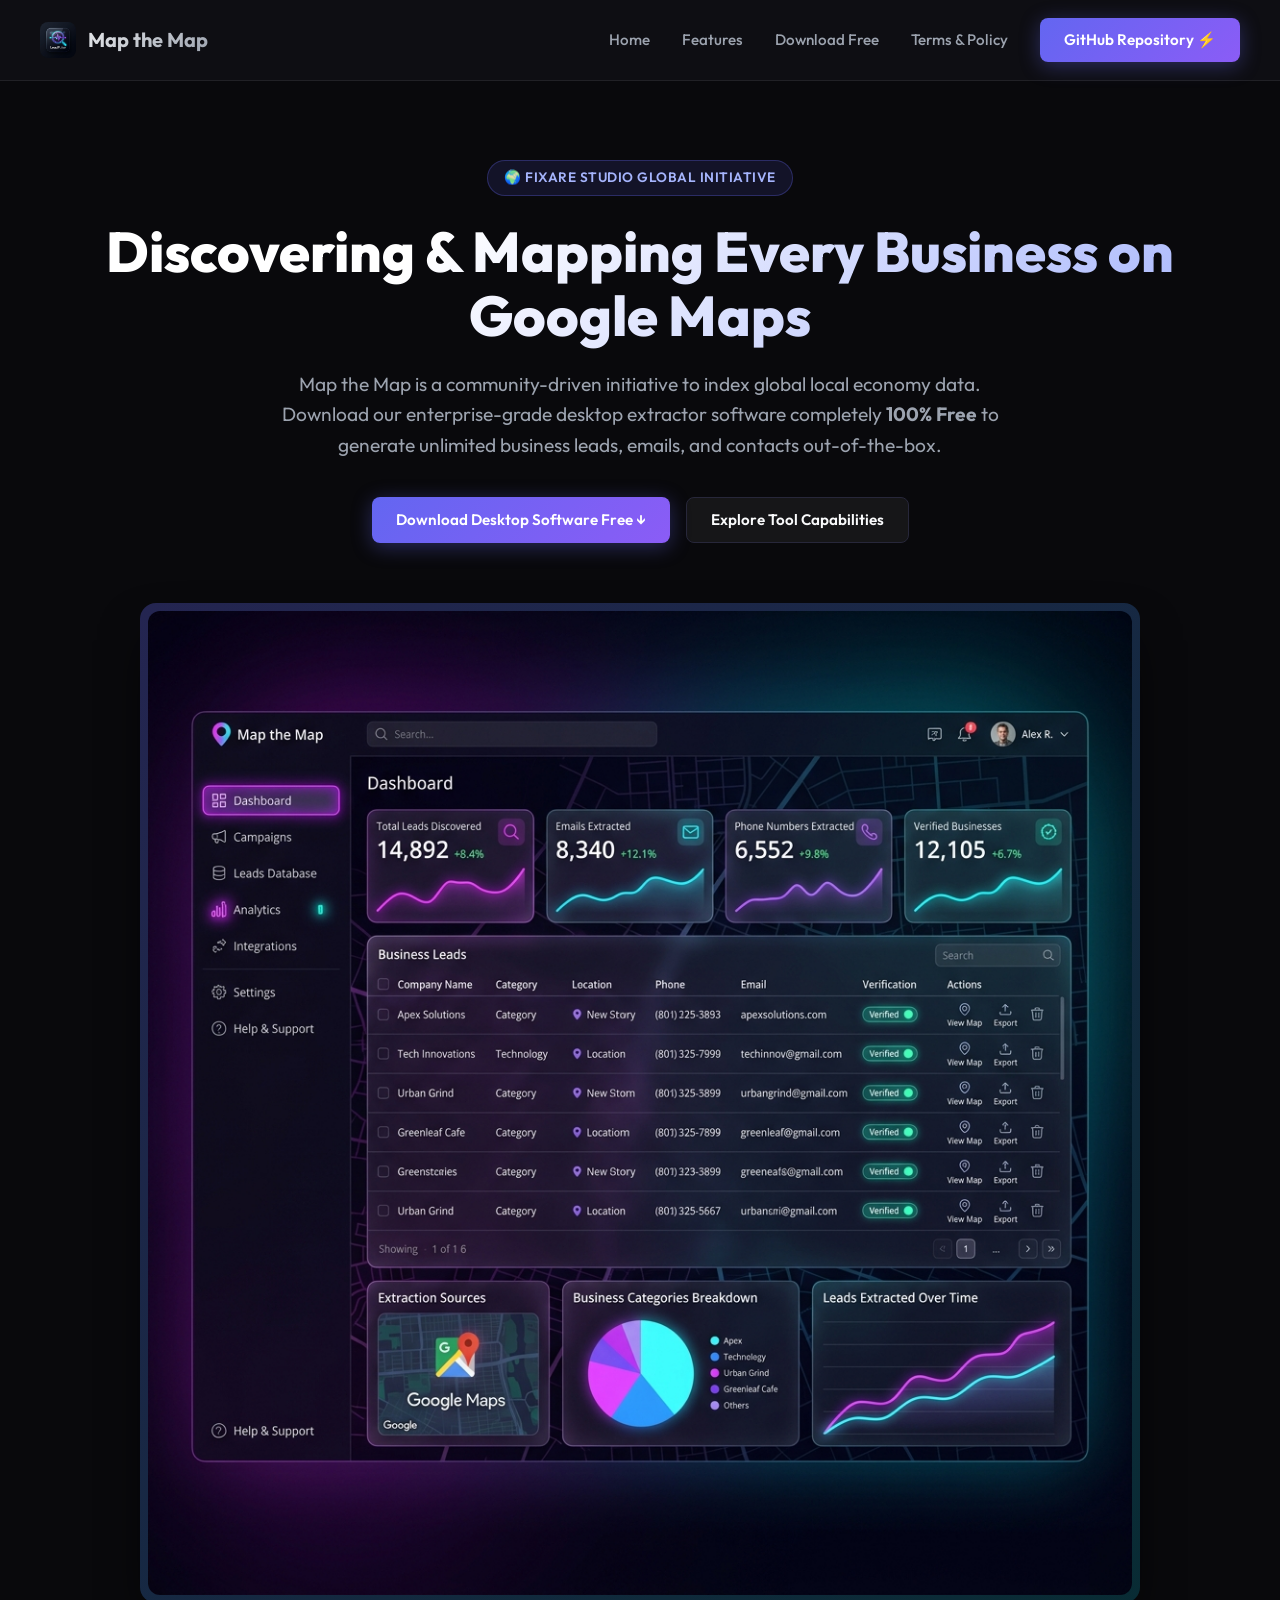
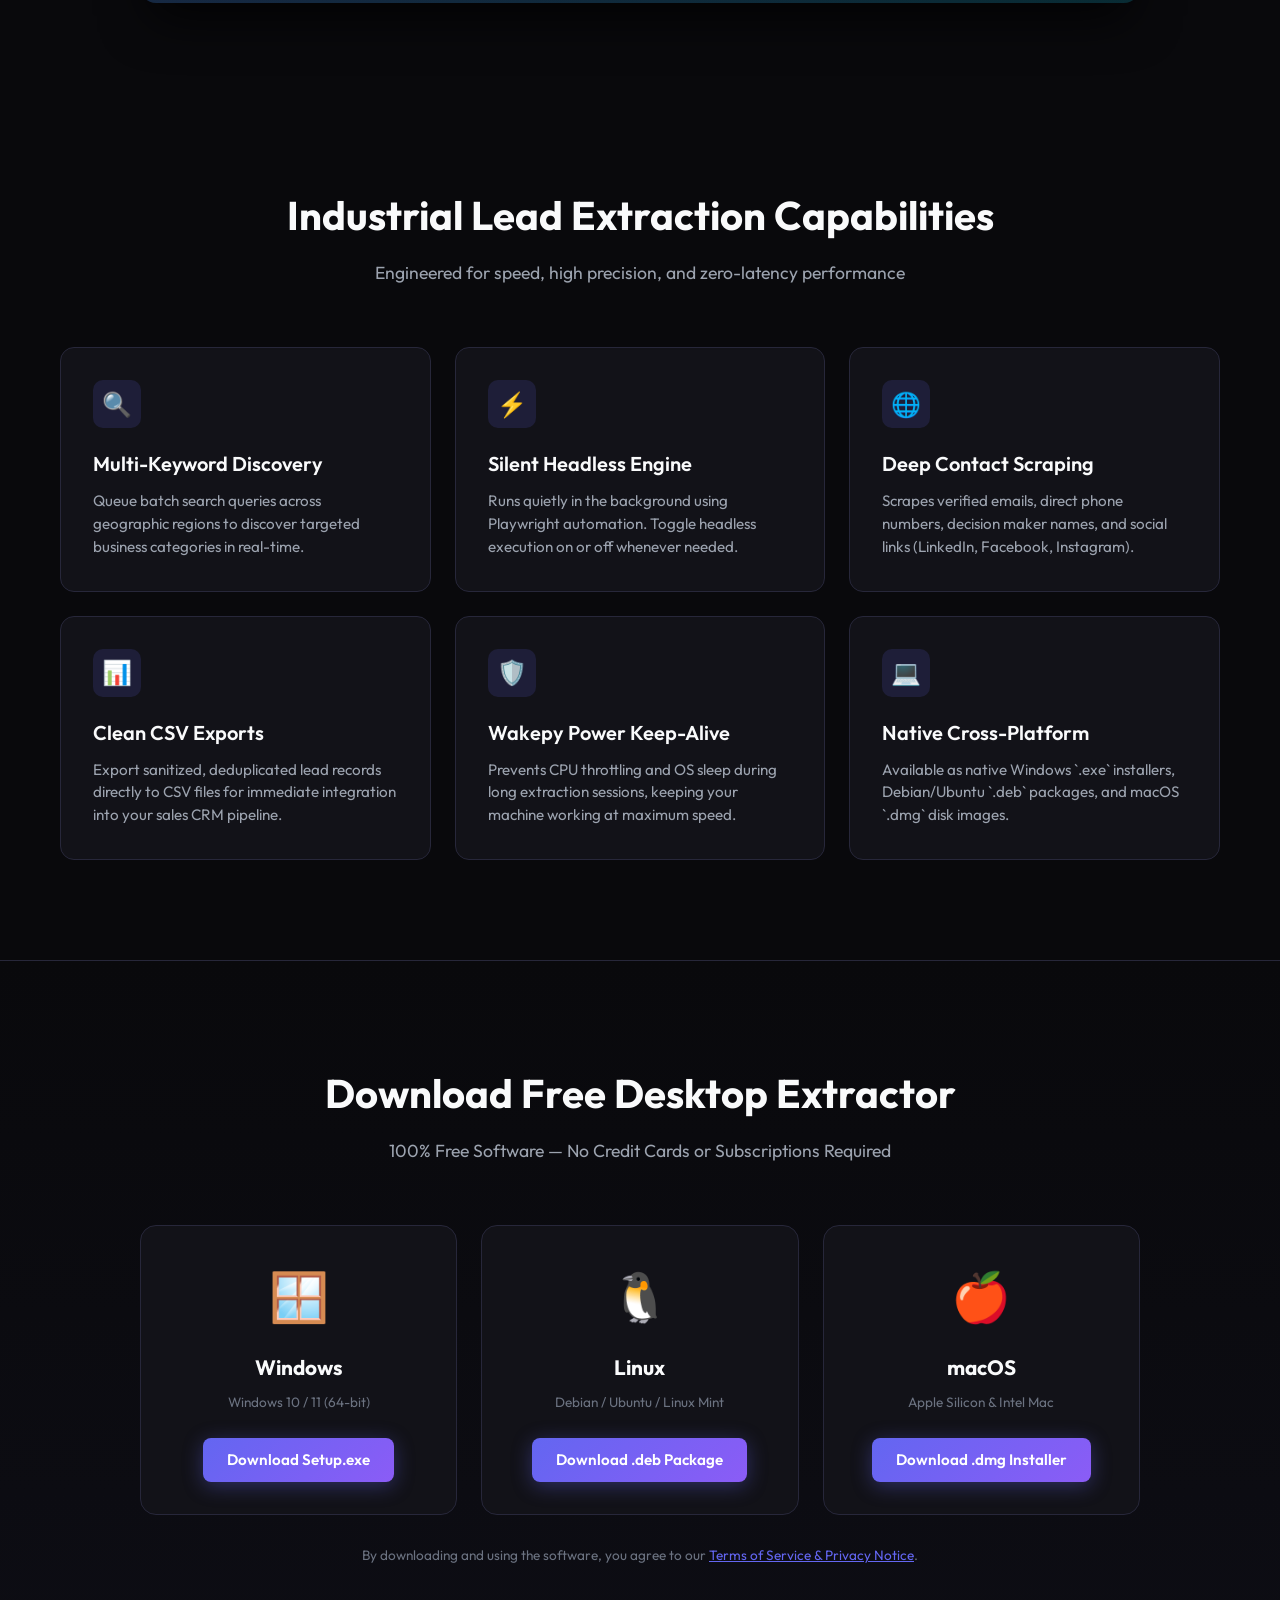
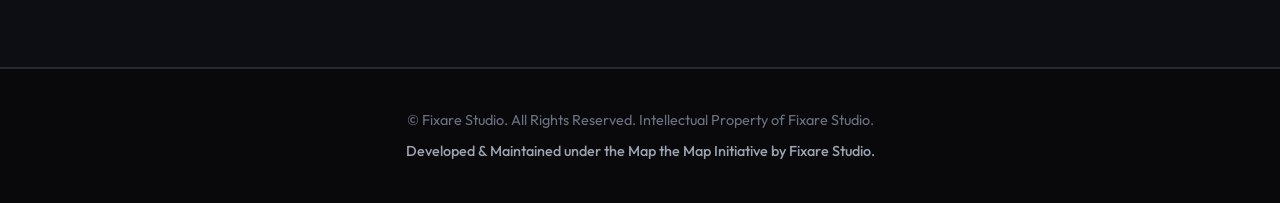
==== docs/index.html @ cb76b42e "docs: add Map the Map product website with free downloads, SEO best practices, and legal policy page" ====
<!DOCTYPE html>
<html lang="en">
<head>
  <meta charset="UTF-8">
  <meta name="viewport" content="width=device-width, initial-scale=1.0">
  
  <!-- Primary Meta Tags -->
  <title>Map the Map | Free Industrial Google Maps Business Discovery Initiative</title>
  <meta name="title" content="Map the Map | Free Industrial Google Maps Business Discovery Initiative">
  <meta name="description" content="Map the Map is a open global initiative to collect and map business intelligence from Google Maps. Download the free LeadPulse desktop software for Windows, Linux, and macOS.">
  <meta name="keywords" content="Google Maps Scraper, Business Discovery, Lead Generation Software, Free Lead Scraper, Fixare Studio, Map the Map">
  <meta name="author" content="Fixare Studio">

  <!-- Open Graph / Facebook -->
  <meta property="og:type" content="website">
  <meta property="og:url" content="https://fixare.studio/map-the-map/">
  <meta property="og:title" content="Map the Map | Free Industrial Google Maps Discovery Suite">
  <meta property="og:description" content="Map the Map initiative by Fixare Studio. Download the powerful desktop software for free to extract business leads, contacts, emails, and ratings seamlessly.">
  <meta property="og:image" content="images/app_mockup.png">

  <!-- Twitter -->
  <meta property="twitter:card" content="summary_large_image">
  <meta property="twitter:title" content="Map the Map | Free Google Maps Business Discovery Suite">
  <meta property="twitter:description" content="Free industrial desktop tool for Google Maps lead generation and business mapping. Built by Fixare Studio.">
  <meta property="twitter:image" content="images/app_mockup.png">

  <!-- Fonts & Stylesheet -->
  <link rel="preconnect" href="https://fonts.googleapis.com">
  <link rel="preconnect" href="https://fonts.gstatic.com" crossorigin>
  <link href="https://fonts.googleapis.com/css2?family=Inter:wght@400;500;600;700&family=Outfit:wght@500;600;700;800&display=swap" rel="stylesheet">
  <link rel="stylesheet" href="styles.css">
  <link rel="icon" type="image/png" href="images/hero_logo.png">
</head>
<body>

  <!-- Navigation -->
  <nav class="navbar">
    <a href="index.html" class="nav-brand">
      <img src="images/hero_logo.png" alt="Map the Map Logo" class="nav-logo">
      <span>Map the Map</span>
    </a>
    <ul class="nav-links">
      <li><a href="index.html" class="nav-link">Home</a></li>
      <li><a href="#features" class="nav-link">Features</a></li>
      <li><a href="#download" class="nav-link">Download Free</a></li>
      <li><a href="terms.html" class="nav-link">Terms & Policy</a></li>
      <li><a href="https://github.com/Sadaqaty/Leads-Plus" target="_blank" rel="noopener" class="btn-primary">GitHub Repository ⚡</a></li>
    </ul>
  </nav>

  <!-- Hero Section -->
  <section class="hero-section">
    <div class="badge-initiative">🌍 Fixare Studio Global Initiative</div>
    <h1 class="hero-title">Discovering & Mapping Every Business on Google Maps</h1>
    <p class="hero-subtitle">
      Map the Map is a community-driven initiative to index global local economy data. Download our enterprise-grade desktop extractor software completely <strong>100% Free</strong> to generate unlimited business leads, emails, and contacts out-of-the-box.
    </p>
    <div class="hero-actions">
      <a href="#download" class="btn-primary">Download Desktop Software Free ↓</a>
      <a href="#features" class="btn-secondary">Explore Tool Capabilities</a>
    </div>

    <div class="hero-mockup-wrapper">
      <img src="images/app_mockup.png" alt="Map the Map Desktop Application Interface" class="hero-mockup-img">
    </div>
  </section>

  <!-- Features Section -->
  <section id="features" class="features-section">
    <div class="section-header">
      <h2 class="section-title">Industrial Lead Extraction Capabilities</h2>
      <p class="section-subtitle">Engineered for speed, high precision, and zero-latency performance</p>
    </div>

    <div class="features-grid">
      <div class="feature-card">
        <div class="feature-icon">🔍</div>
        <h3 class="feature-title">Multi-Keyword Discovery</h3>
        <p class="feature-desc">Queue batch search queries across geographic regions to discover targeted business categories in real-time.</p>
      </div>

      <div class="feature-card">
        <div class="feature-icon">⚡</div>
        <h3 class="feature-title">Silent Headless Engine</h3>
        <p class="feature-desc">Runs quietly in the background using Playwright automation. Toggle headless execution on or off whenever needed.</p>
      </div>

      <div class="feature-card">
        <div class="feature-icon">🌐</div>
        <h3 class="feature-title">Deep Contact Scraping</h3>
        <p class="feature-desc">Scrapes verified emails, direct phone numbers, decision maker names, and social links (LinkedIn, Facebook, Instagram).</p>
      </div>

      <div class="feature-card">
        <div class="feature-icon">📊</div>
        <h3 class="feature-title">Clean CSV Exports</h3>
        <p class="feature-desc">Export sanitized, deduplicated lead records directly to CSV files for immediate integration into your sales CRM pipeline.</p>
      </div>

      <div class="feature-card">
        <div class="feature-icon">🛡️</div>
        <h3 class="feature-title">Wakepy Power Keep-Alive</h3>
        <p class="feature-desc">Prevents CPU throttling and OS sleep during long extraction sessions, keeping your machine working at maximum speed.</p>
      </div>

      <div class="feature-card">
        <div class="feature-icon">💻</div>
        <h3 class="feature-title">Native Cross-Platform</h3>
        <p class="feature-desc">Available as native Windows `.exe` installers, Debian/Ubuntu `.deb` packages, and macOS `.dmg` disk images.</p>
      </div>
    </div>
  </section>

  <!-- Download Section -->
  <section id="download" class="download-section">
    <div class="section-header">
      <h2 class="section-title">Download Free Desktop Extractor</h2>
      <p class="section-subtitle">100% Free Software — No Credit Cards or Subscriptions Required</p>
    </div>

    <div class="download-cards">
      <!-- Windows -->
      <div class="download-card">
        <div class="os-icon">🪟</div>
        <h3 class="os-name">Windows</h3>
        <p class="os-meta">Windows 10 / 11 (64-bit)</p>
        <a href="https://github.com/Sadaqaty/Leads-Plus/releases/download/v1.0.0-latest/LeadPulse-Installer-Setup.exe" class="btn-primary">Download Setup.exe</a>
      </div>

      <!-- Linux -->
      <div class="download-card">
        <div class="os-icon">🐧</div>
        <h3 class="os-name">Linux</h3>
        <p class="os-meta">Debian / Ubuntu / Linux Mint</p>
        <a href="https://github.com/Sadaqaty/Leads-Plus/releases/download/v1.0.0-latest/LeadPulse-Linux-amd64.deb" class="btn-primary">Download .deb Package</a>
      </div>

      <!-- macOS -->
      <div class="download-card">
        <div class="os-icon">🍎</div>
        <h3 class="os-name">macOS</h3>
        <p class="os-meta">Apple Silicon & Intel Mac</p>
        <a href="https://github.com/Sadaqaty/Leads-Plus/releases/download/v1.0.0-latest/LeadPulse-Installer.dmg" class="btn-primary">Download .dmg Installer</a>
      </div>
    </div>

    <div class="terms-note">
      By downloading and using the software, you agree to our <a href="terms.html">Terms of Service & Privacy Notice</a>.
    </div>
  </section>

  <!-- Footer -->
  <footer class="footer">
    <p>&copy; Fixare Studio. All Rights Reserved. Intellectual Property of Fixare Studio.</p>
    <p class="footer-credits">Developed & Maintained under the Map the Map Initiative by Fixare Studio.</p>
  </footer>

</body>
</html>
---- docs/styles.css ----
/* Map the Map - Modern Design System */
:root {
  --bg-dark: #09090c;
  --bg-card: #121218;
  --bg-card-hover: #181822;
  --accent-primary: #6366f1;
  --accent-secondary: #8b5cf6;
  --accent-cyan: #06b6d4;
  --accent-emerald: #10b981;
  --text-main: #f9fafb;
  --text-muted: #9ca3af;
  --text-dark: #6b7280;
  --border-color: #27273a;
  --glass-bg: rgba(18, 18, 24, 0.7);
  --glass-border: rgba(255, 255, 255, 0.08);
}

* {
  box-sizing: border-box;
  margin: 0;
  padding: 0;
}

body {
  font-family: 'Outfit', 'Inter', -apple-system, BlinkMacSystemFont, sans-serif;
  background-color: var(--bg-dark);
  color: var(--text-main);
  line-height: 1.6;
  overflow-x: hidden;
}

a {
  color: inherit;
  text-decoration: none;
}

/* Glassmorphism Navbar */
.navbar {
  position: fixed;
  top: 0;
  left: 0;
  width: 100%;
  z-index: 1000;
  background: var(--glass-bg);
  backdrop-filter: blur(16px);
  border-bottom: 1px solid var(--glass-border);
  padding: 18px 40px;
  display: flex;
  justify-content: space-between;
  align-items: center;
}

.nav-brand {
  display: flex;
  align-items: center;
  gap: 12px;
  font-weight: 700;
  font-size: 1.25rem;
  background: linear-gradient(135deg, #fff 0%, var(--text-muted) 100%);
  -webkit-background-clip: text;
  -webkit-text-fill-color: transparent;
}

.nav-logo {
  width: 36px;
  height: 36px;
  border-radius: 8px;
}

.nav-links {
  display: flex;
  gap: 32px;
  align-items: center;
  list-style: none;
}

.nav-link {
  color: var(--text-muted);
  font-size: 0.95rem;
  font-weight: 500;
  transition: color 0.2s ease;
}

.nav-link:hover {
  color: var(--text-main);
}

.btn-primary {
  background: linear-gradient(135deg, var(--accent-primary) 0%, var(--accent-secondary) 100%);
  color: #fff;
  padding: 10px 24px;
  border-radius: 8px;
  font-weight: 600;
  font-size: 0.95rem;
  transition: all 0.3s ease;
  box-shadow: 0 4px 20px rgba(99, 102, 241, 0.35);
  display: inline-flex;
  align-items: center;
  gap: 8px;
  border: none;
  cursor: pointer;
}

.btn-primary:hover {
  transform: translateY(-2px);
  box-shadow: 0 8px 30px rgba(99, 102, 241, 0.5);
}

.btn-secondary {
  background: rgba(255, 255, 255, 0.05);
  border: 1px solid var(--border-color);
  color: var(--text-main);
  padding: 10px 24px;
  border-radius: 8px;
  font-weight: 600;
  font-size: 0.95rem;
  transition: all 0.3s ease;
}

.btn-secondary:hover {
  background: rgba(255, 255, 255, 0.1);
  border-color: var(--accent-primary);
}

/* Hero Section */
.hero-section {
  padding: 160px 20px 80px;
  max-width: 1200px;
  margin: 0 auto;
  text-align: center;
}

.badge-initiative {
  display: inline-flex;
  align-items: center;
  gap: 8px;
  background: rgba(99, 102, 241, 0.12);
  border: 1px solid rgba(99, 102, 241, 0.3);
  color: #a5b4fc;
  padding: 6px 16px;
  border-radius: 30px;
  font-size: 0.85rem;
  font-weight: 600;
  margin-bottom: 24px;
  text-transform: uppercase;
  letter-spacing: 0.5px;
}

.hero-title {
  font-size: 3.5rem;
  font-weight: 800;
  line-height: 1.15;
  margin-bottom: 20px;
  background: linear-gradient(135deg, #ffffff 30%, #a5b4fc 100%);
  -webkit-background-clip: text;
  -webkit-text-fill-color: transparent;
}

.hero-subtitle {
  font-size: 1.2rem;
  color: var(--text-muted);
  max-width: 760px;
  margin: 0 auto 36px;
  font-weight: 400;
}

.hero-actions {
  display: flex;
  justify-content: center;
  gap: 16px;
  margin-bottom: 60px;
}

.hero-mockup-wrapper {
  position: relative;
  max-width: 1000px;
  margin: 0 auto;
  border-radius: 16px;
  padding: 8px;
  background: linear-gradient(135deg, rgba(99, 102, 241, 0.3), rgba(6, 182, 212, 0.2));
  box-shadow: 0 25px 50px -12px rgba(0, 0, 0, 0.8);
}

.hero-mockup-img {
  width: 100%;
  border-radius: 12px;
  display: block;
}

/* Features Grid */
.features-section {
  padding: 100px 20px;
  max-width: 1200px;
  margin: 0 auto;
}

.section-header {
  text-align: center;
  margin-bottom: 60px;
}

.section-title {
  font-size: 2.5rem;
  font-weight: 700;
  margin-bottom: 12px;
}

.section-subtitle {
  color: var(--text-muted);
  font-size: 1.1rem;
}

.features-grid {
  display: grid;
  grid-template-columns: repeat(auto-fit, minmax(320px, 1fr));
  gap: 24px;
}

.feature-card {
  background: var(--bg-card);
  border: 1px solid var(--border-color);
  border-radius: 14px;
  padding: 32px;
  transition: all 0.3s ease;
}

.feature-card:hover {
  background: var(--bg-card-hover);
  transform: translateY(-4px);
  border-color: var(--accent-primary);
}

.feature-icon {
  width: 48px;
  height: 48px;
  border-radius: 10px;
  background: rgba(99, 102, 241, 0.15);
  display: flex;
  align-items: center;
  justify-content: center;
  font-size: 1.5rem;
  margin-bottom: 20px;
}

.feature-title {
  font-size: 1.25rem;
  font-weight: 600;
  margin-bottom: 10px;
}

.feature-desc {
  color: var(--text-muted);
  font-size: 0.95rem;
  line-height: 1.5;
}

/* Download Section */
.download-section {
  padding: 100px 20px;
  background: linear-gradient(180deg, var(--bg-dark) 0%, #0d0d14 100%);
  border-top: 1px solid var(--border-color);
  border-bottom: 1px solid var(--border-color);
}

.download-cards {
  display: grid;
  grid-template-columns: repeat(auto-fit, minmax(280px, 1fr));
  gap: 24px;
  max-width: 1000px;
  margin: 40px auto 0;
}

.download-card {
  background: var(--bg-card);
  border: 1px solid var(--border-color);
  border-radius: 16px;
  padding: 32px 24px;
  text-align: center;
  transition: all 0.3s ease;
}

.download-card:hover {
  border-color: var(--accent-cyan);
  transform: translateY(-4px);
}

.os-icon {
  font-size: 3rem;
  margin-bottom: 16px;
}

.os-name {
  font-size: 1.3rem;
  font-weight: 700;
  margin-bottom: 8px;
}

.os-meta {
  color: var(--text-dark);
  font-size: 0.85rem;
  margin-bottom: 24px;
}

.terms-note {
  margin-top: 30px;
  text-align: center;
  font-size: 0.85rem;
  color: var(--text-dark);
}

.terms-note a {
  color: var(--accent-primary);
  text-decoration: underline;
}

/* Legal Content Container */
.legal-container {
  max-width: 800px;
  margin: 140px auto 80px;
  padding: 0 20px;
}

.legal-title {
  font-size: 2.5rem;
  font-weight: 800;
  margin-bottom: 10px;
}

.legal-subtitle {
  color: var(--text-dark);
  margin-bottom: 40px;
  font-size: 0.9rem;
}

.legal-content h2 {
  font-size: 1.5rem;
  margin: 30px 0 12px;
  color: var(--accent-cyan);
}

.legal-content p {
  color: var(--text-muted);
  margin-bottom: 16px;
}

/* Footer */
.footer {
  padding: 40px 20px;
  text-align: center;
  border-top: 1px solid var(--border-color);
  color: var(--text-dark);
  font-size: 0.9rem;
}

.footer-credits {
  margin-top: 8px;
  font-weight: 500;
  color: var(--text-muted);
}
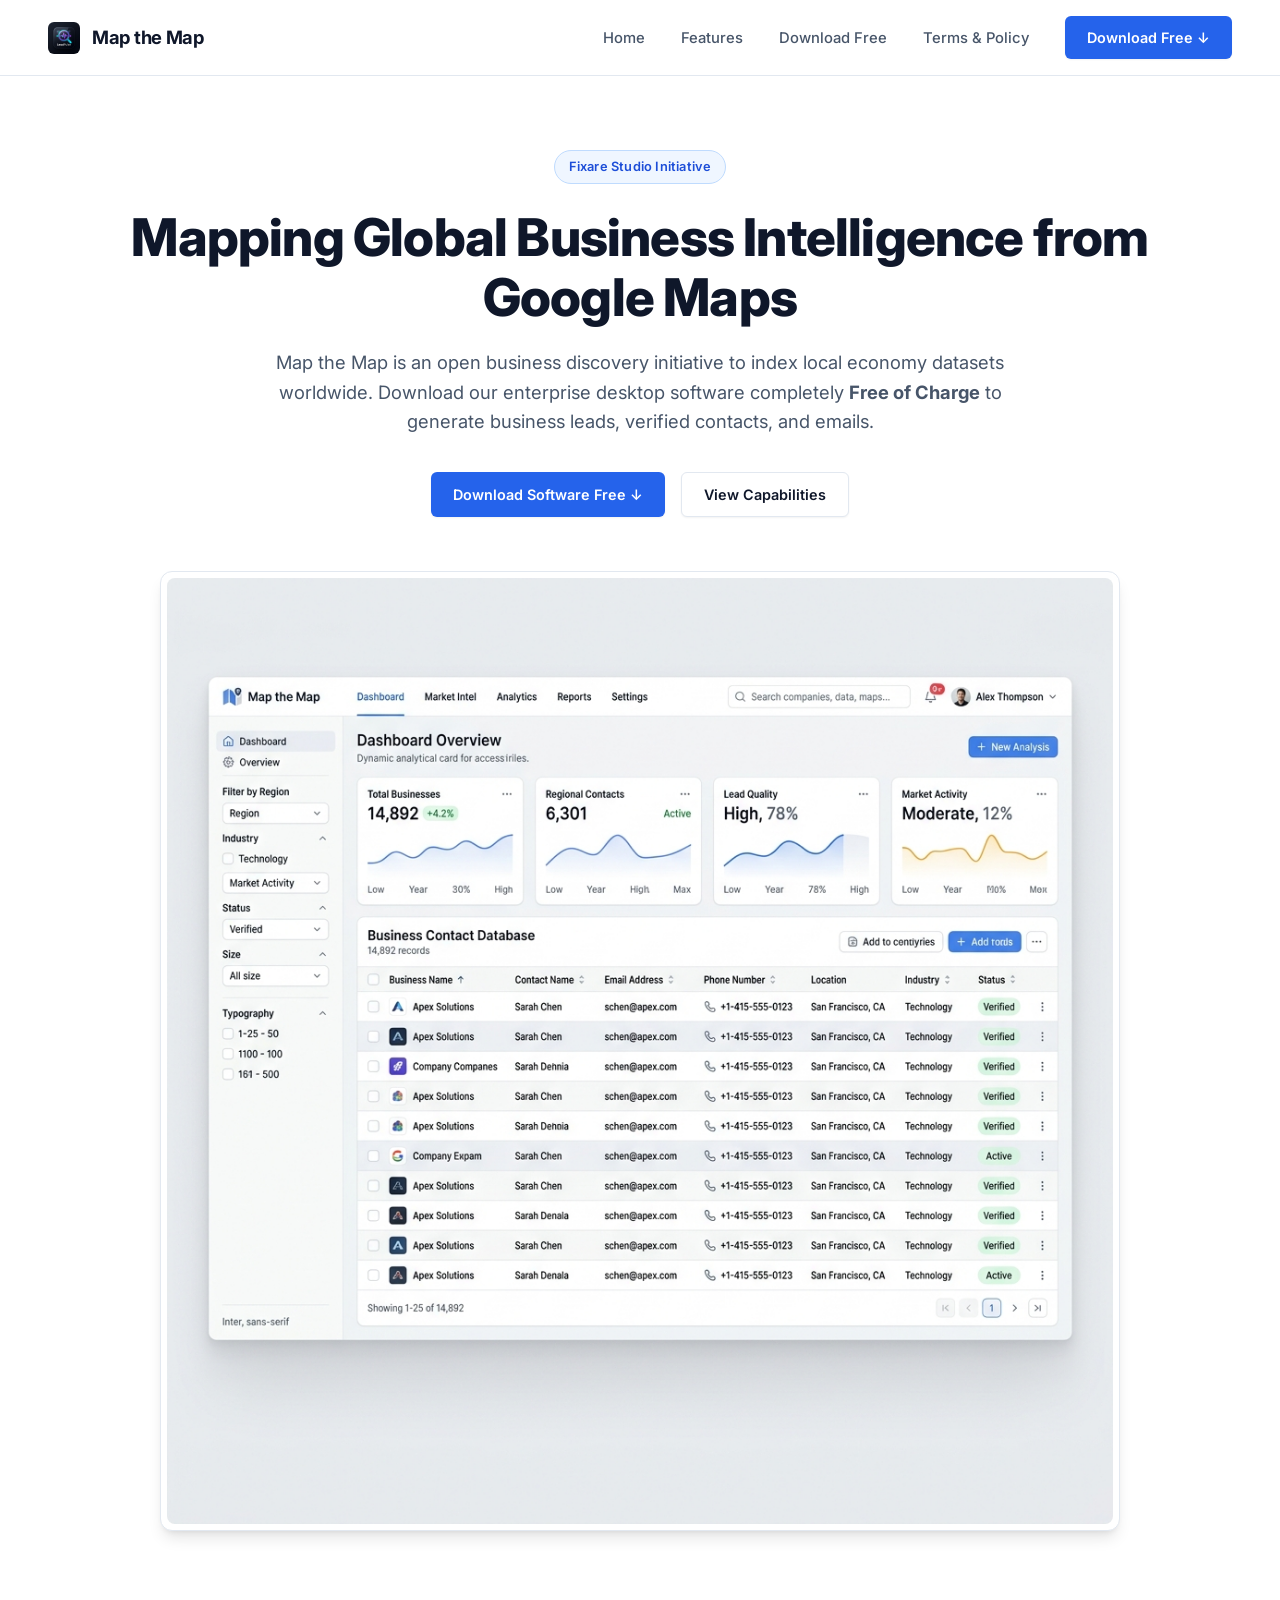
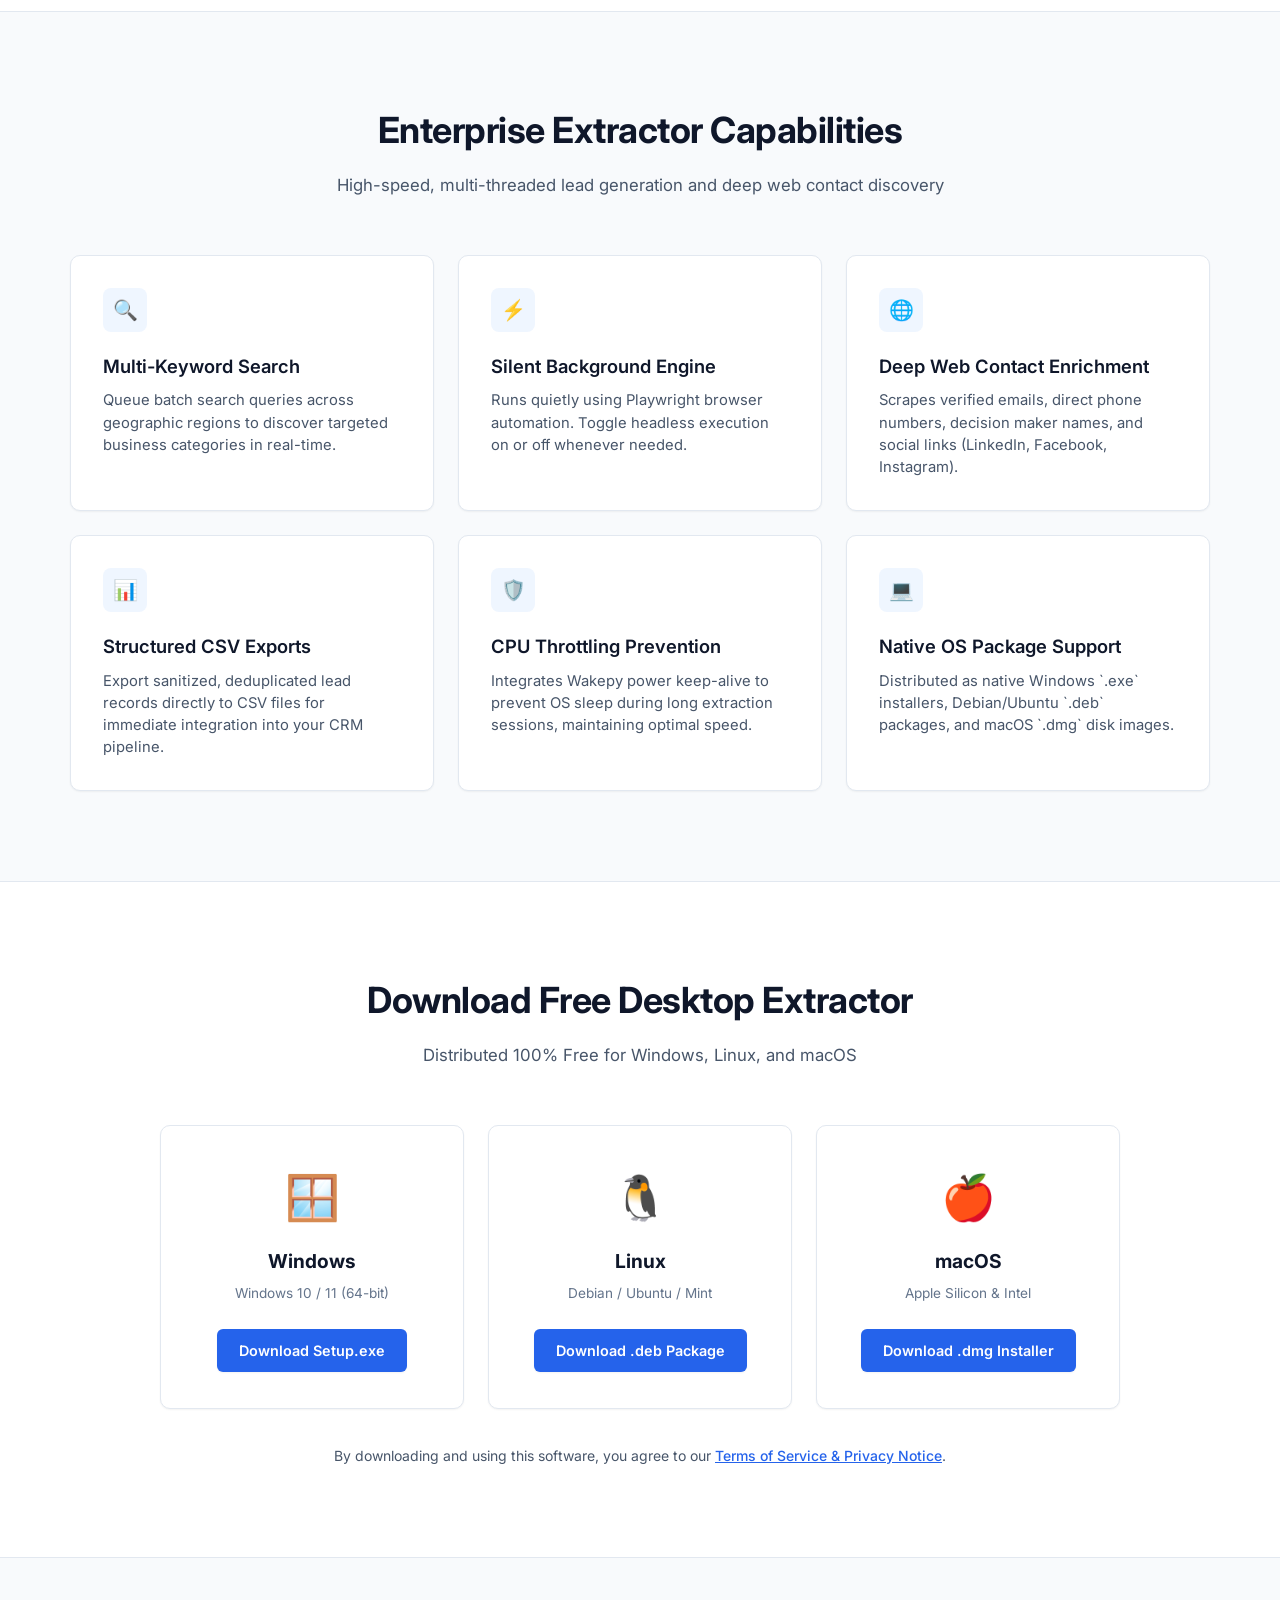
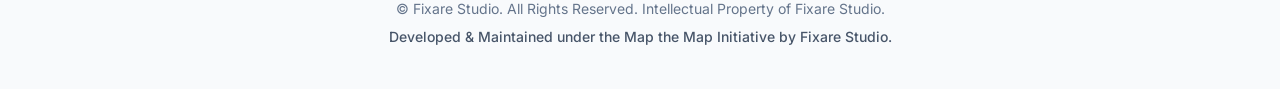
==== commit 860fcb82: "style(docs): update website to clean white paper corporate theme and set domain to leads-plus.fixare" ====
--- a/docs/index.html
+++ b/docs/index.html
@@ -5,29 +5,29 @@
   <meta name="viewport" content="width=device-width, initial-scale=1.0">
   
   <!-- Primary Meta Tags -->
-  <title>Map the Map | Free Industrial Google Maps Business Discovery Initiative</title>
-  <meta name="title" content="Map the Map | Free Industrial Google Maps Business Discovery Initiative">
-  <meta name="description" content="Map the Map is a open global initiative to collect and map business intelligence from Google Maps. Download the free LeadPulse desktop software for Windows, Linux, and macOS.">
+  <title>Map the Map | Enterprise Google Maps Lead Generation Suite</title>
+  <meta name="title" content="Map the Map | Enterprise Google Maps Lead Generation Suite">
+  <meta name="description" content="Map the Map is a global business discovery initiative by Fixare Studio. Download the free enterprise-grade LeadPulse desktop software for Windows, Linux, and macOS.">
   <meta name="keywords" content="Google Maps Scraper, Business Discovery, Lead Generation Software, Free Lead Scraper, Fixare Studio, Map the Map">
   <meta name="author" content="Fixare Studio">
 
   <!-- Open Graph / Facebook -->
   <meta property="og:type" content="website">
-  <meta property="og:url" content="https://fixare.studio/map-the-map/">
-  <meta property="og:title" content="Map the Map | Free Industrial Google Maps Discovery Suite">
+  <meta property="og:url" content="https://leads-plus.fixare.studio/">
+  <meta property="og:title" content="Map the Map | Enterprise Google Maps Discovery Suite">
   <meta property="og:description" content="Map the Map initiative by Fixare Studio. Download the powerful desktop software for free to extract business leads, contacts, emails, and ratings seamlessly.">
   <meta property="og:image" content="images/app_mockup.png">
 
   <!-- Twitter -->
   <meta property="twitter:card" content="summary_large_image">
-  <meta property="twitter:title" content="Map the Map | Free Google Maps Business Discovery Suite">
+  <meta property="twitter:title" content="Map the Map | Enterprise Business Discovery Suite">
   <meta property="twitter:description" content="Free industrial desktop tool for Google Maps lead generation and business mapping. Built by Fixare Studio.">
   <meta property="twitter:image" content="images/app_mockup.png">
 
   <!-- Fonts & Stylesheet -->
   <link rel="preconnect" href="https://fonts.googleapis.com">
   <link rel="preconnect" href="https://fonts.gstatic.com" crossorigin>
-  <link href="https://fonts.googleapis.com/css2?family=Inter:wght@400;500;600;700&family=Outfit:wght@500;600;700;800&display=swap" rel="stylesheet">
+  <link href="https://fonts.googleapis.com/css2?family=Inter:wght@400;500;600;700;800&display=swap" rel="stylesheet">
   <link rel="stylesheet" href="styles.css">
   <link rel="icon" type="image/png" href="images/hero_logo.png">
 </head>
@@ -44,69 +44,71 @@
       <li><a href="#features" class="nav-link">Features</a></li>
       <li><a href="#download" class="nav-link">Download Free</a></li>
       <li><a href="terms.html" class="nav-link">Terms & Policy</a></li>
-      <li><a href="https://github.com/Sadaqaty/Leads-Plus" target="_blank" rel="noopener" class="btn-primary">GitHub Repository ⚡</a></li>
+      <li><a href="#download" class="btn-primary">Download Free ↓</a></li>
     </ul>
   </nav>
 
   <!-- Hero Section -->
   <section class="hero-section">
-    <div class="badge-initiative">🌍 Fixare Studio Global Initiative</div>
-    <h1 class="hero-title">Discovering & Mapping Every Business on Google Maps</h1>
+    <div class="badge-initiative">Fixare Studio Initiative</div>
+    <h1 class="hero-title">Mapping Global Business Intelligence from Google Maps</h1>
     <p class="hero-subtitle">
-      Map the Map is a community-driven initiative to index global local economy data. Download our enterprise-grade desktop extractor software completely <strong>100% Free</strong> to generate unlimited business leads, emails, and contacts out-of-the-box.
+      Map the Map is an open business discovery initiative to index local economy datasets worldwide. Download our enterprise desktop software completely <strong>Free of Charge</strong> to generate business leads, verified contacts, and emails.
     </p>
     <div class="hero-actions">
-      <a href="#download" class="btn-primary">Download Desktop Software Free ↓</a>
-      <a href="#features" class="btn-secondary">Explore Tool Capabilities</a>
+      <a href="#download" class="btn-primary">Download Software Free ↓</a>
+      <a href="#features" class="btn-secondary">View Capabilities</a>
     </div>
 
     <div class="hero-mockup-wrapper">
-      <img src="images/app_mockup.png" alt="Map the Map Desktop Application Interface" class="hero-mockup-img">
+      <img src="images/app_mockup.png" alt="Map the Map Enterprise Software Interface" class="hero-mockup-img">
     </div>
   </section>
 
   <!-- Features Section -->
   <section id="features" class="features-section">
-    <div class="section-header">
-      <h2 class="section-title">Industrial Lead Extraction Capabilities</h2>
-      <p class="section-subtitle">Engineered for speed, high precision, and zero-latency performance</p>
-    </div>
-
-    <div class="features-grid">
-      <div class="feature-card">
-        <div class="feature-icon">🔍</div>
-        <h3 class="feature-title">Multi-Keyword Discovery</h3>
-        <p class="feature-desc">Queue batch search queries across geographic regions to discover targeted business categories in real-time.</p>
+    <div class="features-container">
+      <div class="section-header">
+        <h2 class="section-title">Enterprise Extractor Capabilities</h2>
+        <p class="section-subtitle">High-speed, multi-threaded lead generation and deep web contact discovery</p>
       </div>
 
-      <div class="feature-card">
-        <div class="feature-icon">⚡</div>
-        <h3 class="feature-title">Silent Headless Engine</h3>
-        <p class="feature-desc">Runs quietly in the background using Playwright automation. Toggle headless execution on or off whenever needed.</p>
-      </div>
+      <div class="features-grid">
+        <div class="feature-card">
+          <div class="feature-icon">🔍</div>
+          <h3 class="feature-title">Multi-Keyword Search</h3>
+          <p class="feature-desc">Queue batch search queries across geographic regions to discover targeted business categories in real-time.</p>
+        </div>
 
-      <div class="feature-card">
-        <div class="feature-icon">🌐</div>
-        <h3 class="feature-title">Deep Contact Scraping</h3>
-        <p class="feature-desc">Scrapes verified emails, direct phone numbers, decision maker names, and social links (LinkedIn, Facebook, Instagram).</p>
-      </div>
+        <div class="feature-card">
+          <div class="feature-icon">⚡</div>
+          <h3 class="feature-title">Silent Background Engine</h3>
+          <p class="feature-desc">Runs quietly using Playwright browser automation. Toggle headless execution on or off whenever needed.</p>
+        </div>
 
-      <div class="feature-card">
-        <div class="feature-icon">📊</div>
-        <h3 class="feature-title">Clean CSV Exports</h3>
-        <p class="feature-desc">Export sanitized, deduplicated lead records directly to CSV files for immediate integration into your sales CRM pipeline.</p>
-      </div>
+        <div class="feature-card">
+          <div class="feature-icon">🌐</div>
+          <h3 class="feature-title">Deep Web Contact Enrichment</h3>
+          <p class="feature-desc">Scrapes verified emails, direct phone numbers, decision maker names, and social links (LinkedIn, Facebook, Instagram).</p>
+        </div>
 
-      <div class="feature-card">
-        <div class="feature-icon">🛡️</div>
-        <h3 class="feature-title">Wakepy Power Keep-Alive</h3>
-        <p class="feature-desc">Prevents CPU throttling and OS sleep during long extraction sessions, keeping your machine working at maximum speed.</p>
-      </div>
+        <div class="feature-card">
+          <div class="feature-icon">📊</div>
+          <h3 class="feature-title">Structured CSV Exports</h3>
+          <p class="feature-desc">Export sanitized, deduplicated lead records directly to CSV files for immediate integration into your CRM pipeline.</p>
+        </div>
 
-      <div class="feature-card">
-        <div class="feature-icon">💻</div>
-        <h3 class="feature-title">Native Cross-Platform</h3>
-        <p class="feature-desc">Available as native Windows `.exe` installers, Debian/Ubuntu `.deb` packages, and macOS `.dmg` disk images.</p>
+        <div class="feature-card">
+          <div class="feature-icon">🛡️</div>
+          <h3 class="feature-title">CPU Throttling Prevention</h3>
+          <p class="feature-desc">Integrates Wakepy power keep-alive to prevent OS sleep during long extraction sessions, maintaining optimal speed.</p>
+        </div>
+
+        <div class="feature-card">
+          <div class="feature-icon">💻</div>
+          <h3 class="feature-title">Native OS Package Support</h3>
+          <p class="feature-desc">Distributed as native Windows `.exe` installers, Debian/Ubuntu `.deb` packages, and macOS `.dmg` disk images.</p>
+        </div>
       </div>
     </div>
   </section>
@@ -115,7 +117,7 @@
   <section id="download" class="download-section">
     <div class="section-header">
       <h2 class="section-title">Download Free Desktop Extractor</h2>
-      <p class="section-subtitle">100% Free Software — No Credit Cards or Subscriptions Required</p>
+      <p class="section-subtitle">Distributed 100% Free for Windows, Linux, and macOS</p>
     </div>
 
     <div class="download-cards">
@@ -131,7 +133,7 @@
       <div class="download-card">
         <div class="os-icon">🐧</div>
         <h3 class="os-name">Linux</h3>
-        <p class="os-meta">Debian / Ubuntu / Linux Mint</p>
+        <p class="os-meta">Debian / Ubuntu / Mint</p>
         <a href="https://github.com/Sadaqaty/Leads-Plus/releases/download/v1.0.0-latest/LeadPulse-Linux-amd64.deb" class="btn-primary">Download .deb Package</a>
       </div>
 
@@ -139,13 +141,13 @@
       <div class="download-card">
         <div class="os-icon">🍎</div>
         <h3 class="os-name">macOS</h3>
-        <p class="os-meta">Apple Silicon & Intel Mac</p>
+        <p class="os-meta">Apple Silicon & Intel</p>
         <a href="https://github.com/Sadaqaty/Leads-Plus/releases/download/v1.0.0-latest/LeadPulse-Installer.dmg" class="btn-primary">Download .dmg Installer</a>
       </div>
     </div>
 
     <div class="terms-note">
-      By downloading and using the software, you agree to our <a href="terms.html">Terms of Service & Privacy Notice</a>.
+      By downloading and using this software, you agree to our <a href="terms.html">Terms of Service & Privacy Notice</a>.
     </div>
   </section>
 
--- a/docs/styles.css
+++ b/docs/styles.css
@@ -1,18 +1,19 @@
-/* Map the Map - Modern Design System */
+/* Map the Map - Corporate Clean White Paper Design System */
 :root {
-  --bg-dark: #09090c;
-  --bg-card: #121218;
-  --bg-card-hover: #181822;
-  --accent-primary: #6366f1;
-  --accent-secondary: #8b5cf6;
-  --accent-cyan: #06b6d4;
-  --accent-emerald: #10b981;
-  --text-main: #f9fafb;
-  --text-muted: #9ca3af;
-  --text-dark: #6b7280;
-  --border-color: #27273a;
-  --glass-bg: rgba(18, 18, 24, 0.7);
-  --glass-border: rgba(255, 255, 255, 0.08);
+  --bg-page: #ffffff;
+  --bg-section: #f8fafc;
+  --bg-card: #ffffff;
+  --bg-card-hover: #f1f5f9;
+  --primary: #0f172a;
+  --primary-accent: #2563eb;
+  --primary-hover: #1d4ed8;
+  --text-main: #0f172a;
+  --text-muted: #475569;
+  --text-light: #64748b;
+  --border-color: #e2e8f0;
+  --shadow-sm: 0 1px 2px 0 rgb(0 0 0 / 0.05);
+  --shadow-md: 0 4px 6px -1px rgb(0 0 0 / 0.1), 0 2px 4px -2px rgb(0 0 0 / 0.1);
+  --shadow-lg: 0 10px 15px -3px rgb(0 0 0 / 0.1), 0 4px 6px -4px rgb(0 0 0 / 0.1);
 }
 
 * {
@@ -22,11 +23,12 @@
 }
 
 body {
-  font-family: 'Outfit', 'Inter', -apple-system, BlinkMacSystemFont, sans-serif;
-  background-color: var(--bg-dark);
+  font-family: 'Inter', -apple-system, BlinkMacSystemFont, "Segoe UI", Roboto, sans-serif;
+  background-color: var(--bg-page);
   color: var(--text-main);
   line-height: 1.6;
   overflow-x: hidden;
+  -webkit-font-smoothing: antialiased;
 }
 
 a {
@@ -34,17 +36,17 @@
   text-decoration: none;
 }
 
-/* Glassmorphism Navbar */
+/* Minimal Corporate Navbar */
 .navbar {
   position: fixed;
   top: 0;
   left: 0;
   width: 100%;
   z-index: 1000;
-  background: var(--glass-bg);
-  backdrop-filter: blur(16px);
-  border-bottom: 1px solid var(--glass-border);
-  padding: 18px 40px;
+  background: rgba(255, 255, 255, 0.95);
+  backdrop-filter: blur(8px);
+  border-bottom: 1px solid var(--border-color);
+  padding: 16px 48px;
   display: flex;
   justify-content: space-between;
   align-items: center;
@@ -55,77 +57,77 @@
   align-items: center;
   gap: 12px;
   font-weight: 700;
-  font-size: 1.25rem;
-  background: linear-gradient(135deg, #fff 0%, var(--text-muted) 100%);
-  -webkit-background-clip: text;
-  -webkit-text-fill-color: transparent;
+  font-size: 1.15rem;
+  color: var(--primary);
+  letter-spacing: -0.3px;
 }
 
 .nav-logo {
-  width: 36px;
-  height: 36px;
-  border-radius: 8px;
+  width: 32px;
+  height: 32px;
+  border-radius: 6px;
 }
 
 .nav-links {
   display: flex;
-  gap: 32px;
+  gap: 36px;
   align-items: center;
   list-style: none;
 }
 
 .nav-link {
   color: var(--text-muted);
-  font-size: 0.95rem;
+  font-size: 0.925rem;
   font-weight: 500;
   transition: color 0.2s ease;
 }
 
 .nav-link:hover {
-  color: var(--text-main);
+  color: var(--primary-accent);
 }
 
 .btn-primary {
-  background: linear-gradient(135deg, var(--accent-primary) 0%, var(--accent-secondary) 100%);
-  color: #fff;
-  padding: 10px 24px;
-  border-radius: 8px;
+  background-color: var(--primary-accent);
+  color: #ffffff;
+  padding: 10px 22px;
+  border-radius: 6px;
   font-weight: 600;
-  font-size: 0.95rem;
-  transition: all 0.3s ease;
-  box-shadow: 0 4px 20px rgba(99, 102, 241, 0.35);
+  font-size: 0.9rem;
+  transition: all 0.2s ease;
+  box-shadow: var(--shadow-sm);
   display: inline-flex;
   align-items: center;
-  gap: 8px;
+  gap: 6px;
   border: none;
   cursor: pointer;
 }
 
 .btn-primary:hover {
-  transform: translateY(-2px);
-  box-shadow: 0 8px 30px rgba(99, 102, 241, 0.5);
+  background-color: var(--primary-hover);
+  box-shadow: var(--shadow-md);
 }
 
 .btn-secondary {
-  background: rgba(255, 255, 255, 0.05);
+  background-color: #ffffff;
   border: 1px solid var(--border-color);
   color: var(--text-main);
-  padding: 10px 24px;
-  border-radius: 8px;
+  padding: 10px 22px;
+  border-radius: 6px;
   font-weight: 600;
-  font-size: 0.95rem;
-  transition: all 0.3s ease;
+  font-size: 0.9rem;
+  transition: all 0.2s ease;
+  box-shadow: var(--shadow-sm);
 }
 
 .btn-secondary:hover {
-  background: rgba(255, 255, 255, 0.1);
-  border-color: var(--accent-primary);
-}
-
-/* Hero Section */
+  background-color: var(--bg-section);
+  border-color: var(--text-light);
+}
+
+/* Corporate Hero Section */
 .hero-section {
-  padding: 160px 20px 80px;
-  max-width: 1200px;
+  padding: 150px 24px 80px;
+  max-width: 1140px;
   margin: 0 auto;
   text-align: center;
 }
@@ -134,80 +136,88 @@
   display: inline-flex;
   align-items: center;
   gap: 8px;
-  background: rgba(99, 102, 241, 0.12);
-  border: 1px solid rgba(99, 102, 241, 0.3);
-  color: #a5b4fc;
-  padding: 6px 16px;
-  border-radius: 30px;
-  font-size: 0.85rem;
+  background-color: #eff6ff;
+  border: 1px solid #bfdbfe;
+  color: #1d4ed8;
+  padding: 6px 14px;
+  border-radius: 20px;
+  font-size: 0.8rem;
   font-weight: 600;
   margin-bottom: 24px;
-  text-transform: uppercase;
-  letter-spacing: 0.5px;
+  letter-spacing: 0.2px;
 }
 
 .hero-title {
-  font-size: 3.5rem;
+  font-size: 3.25rem;
   font-weight: 800;
   line-height: 1.15;
   margin-bottom: 20px;
-  background: linear-gradient(135deg, #ffffff 30%, #a5b4fc 100%);
-  -webkit-background-clip: text;
-  -webkit-text-fill-color: transparent;
+  color: var(--primary);
+  letter-spacing: -0.8px;
 }
 
 .hero-subtitle {
-  font-size: 1.2rem;
-  color: var(--text-muted);
-  max-width: 760px;
+  font-size: 1.15rem;
+  color: var(--text-muted);
+  max-width: 740px;
   margin: 0 auto 36px;
   font-weight: 400;
+  line-height: 1.6;
 }
 
 .hero-actions {
   display: flex;
   justify-content: center;
   gap: 16px;
-  margin-bottom: 60px;
+  margin-bottom: 54px;
 }
 
 .hero-mockup-wrapper {
   position: relative;
-  max-width: 1000px;
+  max-width: 960px;
   margin: 0 auto;
-  border-radius: 16px;
-  padding: 8px;
-  background: linear-gradient(135deg, rgba(99, 102, 241, 0.3), rgba(6, 182, 212, 0.2));
-  box-shadow: 0 25px 50px -12px rgba(0, 0, 0, 0.8);
+  border-radius: 12px;
+  border: 1px solid var(--border-color);
+  box-shadow: var(--shadow-lg);
+  background-color: #ffffff;
+  padding: 6px;
 }
 
 .hero-mockup-img {
   width: 100%;
-  border-radius: 12px;
+  border-radius: 8px;
   display: block;
 }
 
 /* Features Grid */
 .features-section {
-  padding: 100px 20px;
-  max-width: 1200px;
+  padding: 90px 24px;
+  background-color: var(--bg-section);
+  border-top: 1px solid var(--border-color);
+  border-bottom: 1px solid var(--border-color);
+}
+
+.features-container {
+  max-width: 1140px;
   margin: 0 auto;
 }
 
 .section-header {
   text-align: center;
-  margin-bottom: 60px;
+  margin-bottom: 56px;
 }
 
 .section-title {
-  font-size: 2.5rem;
+  font-size: 2.25rem;
   font-weight: 700;
   margin-bottom: 12px;
+  color: var(--primary);
+  letter-spacing: -0.5px;
 }
 
 .section-subtitle {
   color: var(--text-muted);
-  font-size: 1.1rem;
+  font-size: 1.05rem;
 }
 
 .features-grid {
@@ -219,141 +229,150 @@
 .feature-card {
   background: var(--bg-card);
   border: 1px solid var(--border-color);
-  border-radius: 14px;
+  border-radius: 10px;
   padding: 32px;
-  transition: all 0.3s ease;
+  transition: all 0.2s ease;
+  box-shadow: var(--shadow-sm);
 }
 
 .feature-card:hover {
-  background: var(--bg-card-hover);
-  transform: translateY(-4px);
-  border-color: var(--accent-primary);
+  box-shadow: var(--shadow-md);
+  border-color: #cbd5e1;
 }
 
 .feature-icon {
-  width: 48px;
-  height: 48px;
-  border-radius: 10px;
-  background: rgba(99, 102, 241, 0.15);
+  width: 44px;
+  height: 44px;
+  border-radius: 8px;
+  background: #eff6ff;
+  color: var(--primary-accent);
   display: flex;
   align-items: center;
   justify-content: center;
-  font-size: 1.5rem;
+  font-size: 1.25rem;
   margin-bottom: 20px;
+  font-weight: bold;
 }
 
 .feature-title {
-  font-size: 1.25rem;
+  font-size: 1.15rem;
   font-weight: 600;
-  margin-bottom: 10px;
+  margin-bottom: 8px;
+  color: var(--primary);
 }
 
 .feature-desc {
   color: var(--text-muted);
-  font-size: 0.95rem;
+  font-size: 0.925rem;
   line-height: 1.5;
 }
 
 /* Download Section */
 .download-section {
-  padding: 100px 20px;
-  background: linear-gradient(180deg, var(--bg-dark) 0%, #0d0d14 100%);
-  border-top: 1px solid var(--border-color);
-  border-bottom: 1px solid var(--border-color);
+  padding: 90px 24px;
+  max-width: 1140px;
+  margin: 0 auto;
 }
 
 .download-cards {
   display: grid;
   grid-template-columns: repeat(auto-fit, minmax(280px, 1fr));
   gap: 24px;
-  max-width: 1000px;
+  max-width: 960px;
   margin: 40px auto 0;
 }
 
 .download-card {
   background: var(--bg-card);
   border: 1px solid var(--border-color);
-  border-radius: 16px;
-  padding: 32px 24px;
-  text-align: center;
-  transition: all 0.3s ease;
+  border-radius: 10px;
+  padding: 36px 24px;
+  text-align: center;
+  transition: all 0.2s ease;
+  box-shadow: var(--shadow-sm);
 }
 
 .download-card:hover {
-  border-color: var(--accent-cyan);
-  transform: translateY(-4px);
+  border-color: var(--primary-accent);
+  box-shadow: var(--shadow-md);
 }
 
 .os-icon {
-  font-size: 3rem;
-  margin-bottom: 16px;
+  font-size: 2.75rem;
+  margin-bottom: 14px;
 }
 
 .os-name {
-  font-size: 1.3rem;
+  font-size: 1.2rem;
   font-weight: 700;
-  margin-bottom: 8px;
+  margin-bottom: 6px;
+  color: var(--primary);
 }
 
 .os-meta {
-  color: var(--text-dark);
+  color: var(--text-light);
   font-size: 0.85rem;
   margin-bottom: 24px;
 }
 
 .terms-note {
-  margin-top: 30px;
-  text-align: center;
-  font-size: 0.85rem;
-  color: var(--text-dark);
+  margin-top: 36px;
+  text-align: center;
+  font-size: 0.875rem;
+  color: var(--text-muted);
 }
 
 .terms-note a {
-  color: var(--accent-primary);
+  color: var(--primary-accent);
   text-decoration: underline;
-}
-
-/* Legal Content Container */
+  font-weight: 500;
+}
+
+/* Corporate Legal Content */
 .legal-container {
   max-width: 800px;
-  margin: 140px auto 80px;
-  padding: 0 20px;
+  margin: 130px auto 80px;
+  padding: 0 24px;
 }
 
 .legal-title {
-  font-size: 2.5rem;
+  font-size: 2.25rem;
   font-weight: 800;
-  margin-bottom: 10px;
+  margin-bottom: 8px;
+  color: var(--primary);
 }
 
 .legal-subtitle {
-  color: var(--text-dark);
+  color: var(--text-light);
   margin-bottom: 40px;
-  font-size: 0.9rem;
+  font-size: 0.875rem;
 }
 
 .legal-content h2 {
-  font-size: 1.5rem;
-  margin: 30px 0 12px;
-  color: var(--accent-cyan);
+  font-size: 1.35rem;
+  margin: 32px 0 12px;
+  color: var(--primary);
 }
 
 .legal-content p {
   color: var(--text-muted);
   margin-bottom: 16px;
-}
-
-/* Footer */
+  font-size: 0.95rem;
+  line-height: 1.6;
+}
+
+/* Clean Footer */
 .footer {
-  padding: 40px 20px;
+  padding: 40px 24px;
   text-align: center;
   border-top: 1px solid var(--border-color);
-  color: var(--text-dark);
-  font-size: 0.9rem;
+  background-color: var(--bg-section);
+  color: var(--text-light);
+  font-size: 0.875rem;
 }
 
 .footer-credits {
-  margin-top: 8px;
+  margin-top: 6px;
   font-weight: 500;
   color: var(--text-muted);
 }
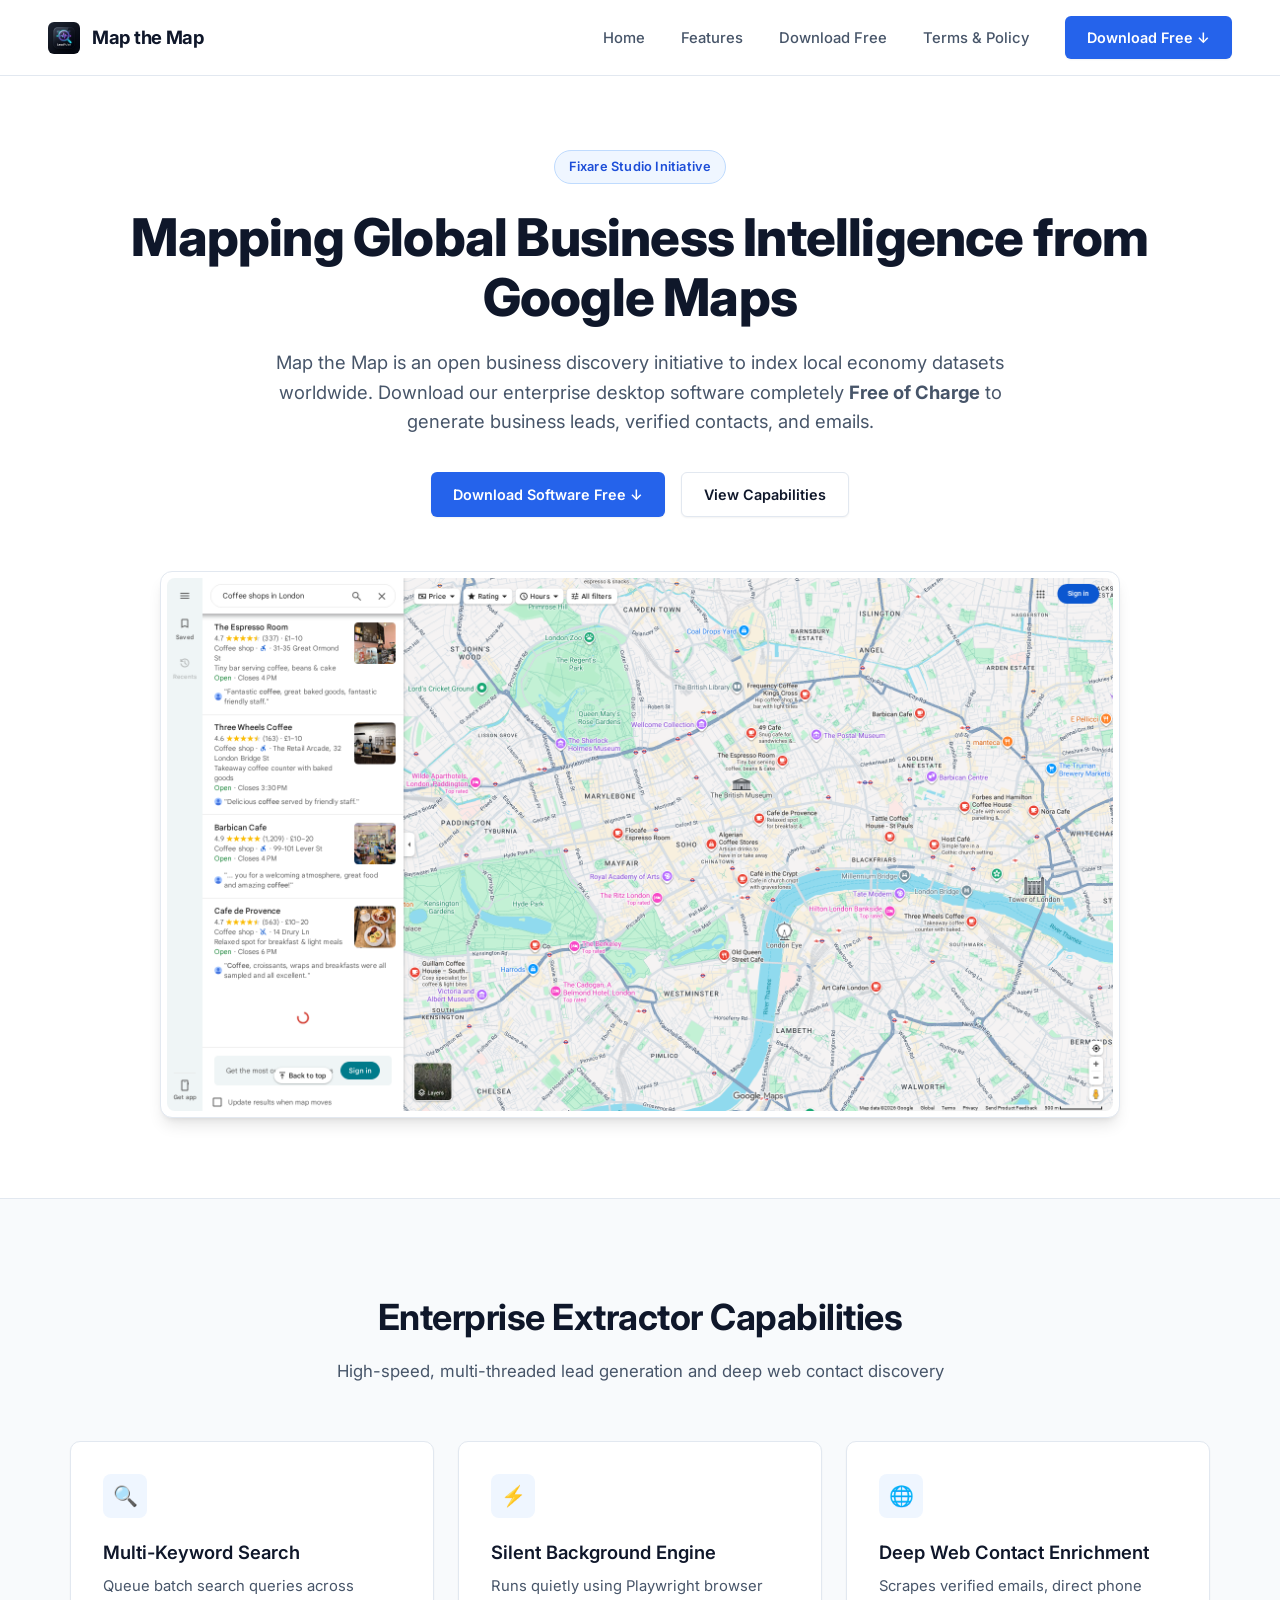
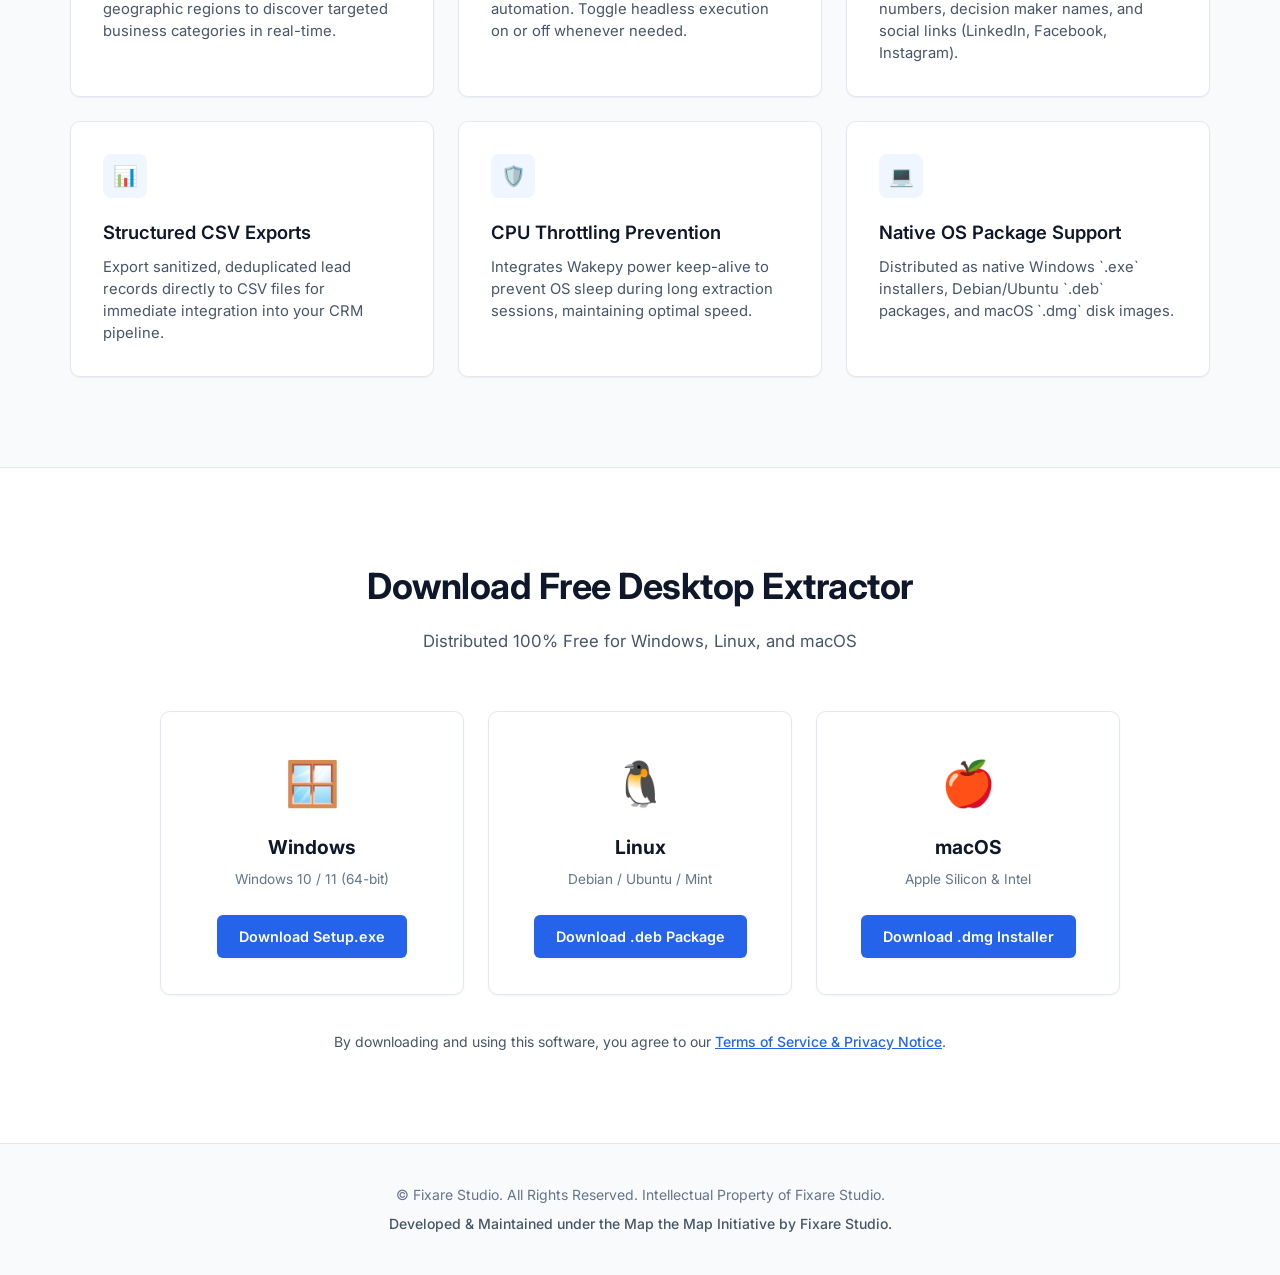
==== commit 5bb4bced: "docs: update hero image and metadata assets to debug_feed.png" ====
--- a/docs/index.html
+++ b/docs/index.html
@@ -16,13 +16,13 @@
   <meta property="og:url" content="https://leads-plus.fixare.studio/">
   <meta property="og:title" content="Map the Map | Enterprise Google Maps Discovery Suite">
   <meta property="og:description" content="Map the Map initiative by Fixare Studio. Download the powerful desktop software for free to extract business leads, contacts, emails, and ratings seamlessly.">
-  <meta property="og:image" content="images/app_mockup.png">
+  <meta property="og:image" content="images/debug_feed.png">
 
   <!-- Twitter -->
   <meta property="twitter:card" content="summary_large_image">
   <meta property="twitter:title" content="Map the Map | Enterprise Business Discovery Suite">
   <meta property="twitter:description" content="Free industrial desktop tool for Google Maps lead generation and business mapping. Built by Fixare Studio.">
-  <meta property="twitter:image" content="images/app_mockup.png">
+  <meta property="twitter:image" content="images/debug_feed.png">
 
   <!-- Fonts & Stylesheet -->
   <link rel="preconnect" href="https://fonts.googleapis.com">
@@ -61,7 +61,7 @@
     </div>
 
     <div class="hero-mockup-wrapper">
-      <img src="images/app_mockup.png" alt="Map the Map Enterprise Software Interface" class="hero-mockup-img">
+      <img src="images/debug_feed.png" alt="Map the Map Enterprise Software Interface" class="hero-mockup-img">
     </div>
   </section>
 
